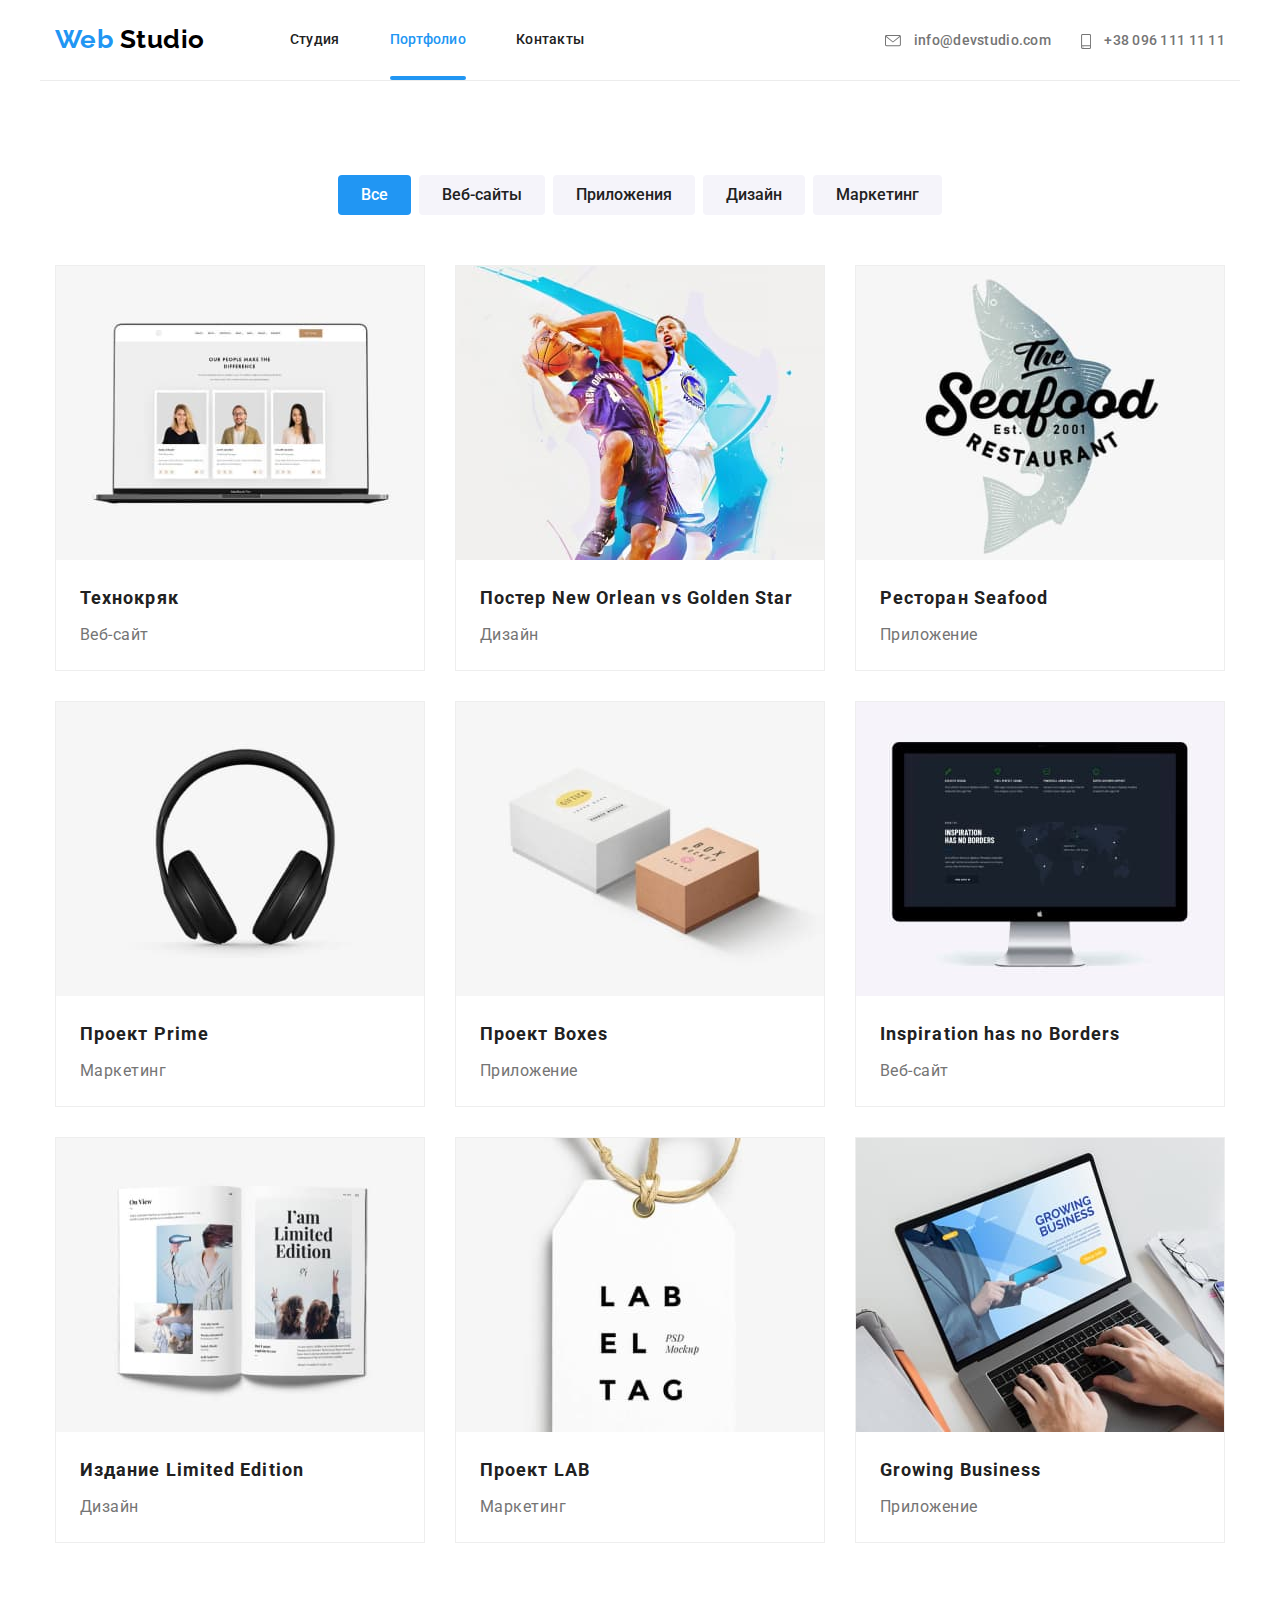
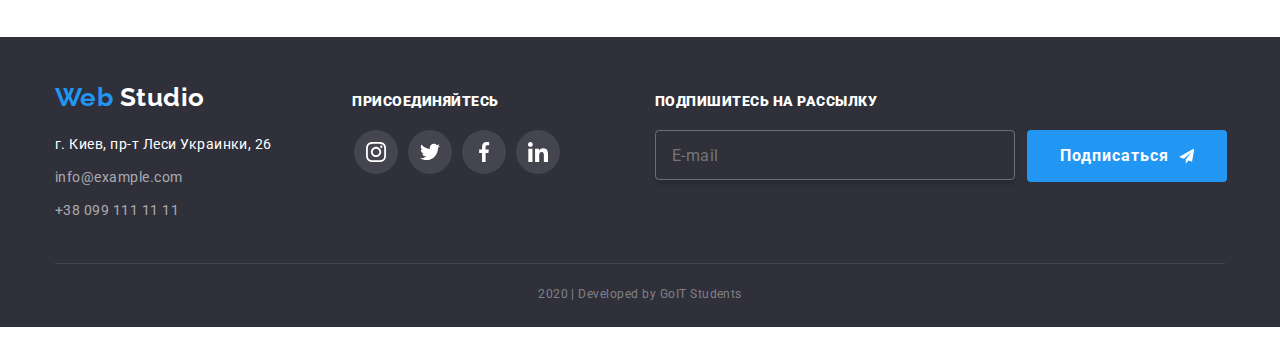
==== portfolio.html @ 48c51849 "clone" ====
<!DOCTYPE html>
<html lang="ru">
	<head>
		<meta charset="UTF-8" />
		<meta name="viewport" content="width=device-width, initial-scale=1.0" />
		<link
			href="https://fonts.googleapis.com/css2?family=Raleway:wght@700&family=Roboto:wght@400;500;700;900&display=swap"
			rel="stylesheet"
		/>
		<link
			rel="stylesheet"
			href="https://cdnjs.cloudflare.com/ajax/libs/modern-normalize/0.6.0/modern-normalize.min.css"
		/>
		<link rel="stylesheet" href="./css/style.css" />
		<title>Portfolio</title>
	</head>
	<body>
		<!-- Верхнее меню -->
		<header>
			<div class="container header-nav">
				<a href="./index.html" class="logo">
					Web
					<span class="logo-header">Studio</span>
				</a>
				<nav class="top-nav">
					<ul class="list site-nav">
						<li class="item"><a href="./" class="link">Студия</a></li>
						<li class="item">
							<a href="./portfolio.html" class="link current">
								Портфолио
							</a>
						</li>
						<li class="item"><a href="" class="link">Контакты</a></li>
					</ul>
				</nav>
				<ul class="address-nav list">
					<li class="item">
						<a href="mailto:info@devstudio.com" class="adress-header">
							<svg class="icon address-mail-icon">
								<use href="./images/sprite.svg#icon-mail"></use>
							</svg>
							info@devstudio.com
						</a>
					</li>
					<li class="item">
						<a href="tel:+380961111111" class="adress-header">
							<svg class="icon address-phone-icon">
								<use href="./images/sprite.svg#icon-phone"></use>
							</svg>
							+38 096 111 11 11
						</a>
					</li>
				</ul>
			</div>
		</header>
		<!-- Тело -->
		<main>
			<!-- <h1>Портфолио</h1> -->
			<!-- Фильтр -->
			<section class="section">
				<div class="container">
					<!-- <h2>Фильтр</h2> -->
					<div class="filter-menu">
						<ul class="list filter-button-block">
							<li class="item">
								<button type="button" class="filter-button current-button">
									Все
								</button>
							</li>
							<li class="item">
								<button type="button" class="filter-button">
									Веб-сайты
								</button>
							</li>
							<li class="item">
								<button type="button" class="filter-button">
									Приложения
								</button>
							</li>
							<li class="item">
								<button type="button" class="filter-button">
									Дизайн
								</button>
							</li>
							<li class="item">
								<button type="button" class="filter-button">
									Маркетинг
								</button>
							</li>
						</ul>
					</div>

					<!-- Проекты -->
					<!-- <h2>Проекты</h2> -->
					<ul class="list project-blocks">
						<li class="project-container">
							<a href="" class="item">
								<div class="portfolio-overlay">
									<img class="img-block" src="./images/techokryak.jpg" alt="team" width="370" />
									<p class="full-text-item">
										Технокряк это современная площадка распространения коронавируса. Компании используют эту платформу
										для цифрового шпионажа и атак на защищённые сервера конкурентов.
									</p>
								</div>
								<div class="card-name">
									<h3 class="title-font">
										Технокряк
									</h3>
									<p class="filter-name">
										Веб-сайт
									</p>
								</div>
							</a>
						</li>
						<li class="project-container">
							<a href="" class="item">
								<div class="portfolio-overlay">
									<img class="img-block" src="./images/neworlean.jpg" alt="basketball" width="370" />
									<p class="full-text-item">
										Технокряк это современная площадка распространения коронавируса. Компании используют эту платформу
										для цифрового шпионажа и атак на защищённые сервера конкурентов.
									</p>
								</div>
								<div class="card-name">
									<h3 class="title-font">
										Постер New Orlean vs Golden Star
									</h3>
									<p class="filter-name">
										Дизайн
									</p>
								</div>
							</a>
						</li>
						<li class="project-container">
							<a href="" class="item">
								<div class="portfolio-overlay">
									<img class="img-block" src="./images/seafood.jpg" alt="seafood" width="370" />
									<p class="full-text-item">
										Технокряк это современная площадка распространения коронавируса. Компании используют эту платформу
										для цифрового шпионажа и атак на защищённые сервера конкурентов.
									</p>
								</div>
								<div class="card-name">
									<h3 class="title-font">
										Ресторан Seafood
									</h3>
									<p class="filter-name">
										Приложение
									</p>
								</div>
							</a>
						</li>
						<li class="project-container">
							<a href="" class="item">
								<div class="portfolio-overlay">
									<img class="img-block" src="./images/prime.jpg" alt="headphones" width="370" />
									<p class="full-text-item">
										Технокряк это современная площадка распространения коронавируса. Компании используют эту платформу
										для цифрового шпионажа и атак на защищённые сервера конкурентов.
									</p>
								</div>
								<div class="card-name">
									<h3 class="title-font">
										Проект Prime
									</h3>
									<p class="filter-name">
										Маркетинг
									</p>
								</div>
							</a>
						</li>
						<li class="project-container">
							<a href="" class="item">
								<div class="portfolio-overlay">
									<img class="img-block" src="./images/boxes.jpg" alt="boxes" width="370" />
									<p class="full-text-item">
										Технокряк это современная площадка распространения коронавируса. Компании используют эту платформу
										для цифрового шпионажа и атак на защищённые сервера конкурентов.
									</p>
								</div>
								<div class="card-name">
									<h3 class="title-font">
										Проект Boxes
									</h3>
									<p class="filter-name">
										Приложение
									</p>
								</div>
							</a>
						</li>
						<li class="project-container">
							<a href="" class="item">
								<div class="portfolio-overlay">
									<img class="img-block" src="./images/borders.jpg" alt="pc" width="370" />
									<p class="full-text-item">
										Технокряк это современная площадка распространения коронавируса. Компании используют эту платформу
										для цифрового шпионажа и атак на защищённые сервера конкурентов.
									</p>
								</div>
								<div class="card-name">
									<h3 class="title-font">
										Inspiration has no Borders
									</h3>
									<p class="filter-name">
										Веб-сайт
									</p>
								</div>
							</a>
						</li>
						<li class="project-container">
							<a href="" class="item">
								<div class="portfolio-overlay">
									<img class="img-block" src="./images/limited.jpg" alt="book" width="370" />
									<p class="full-text-item">
										Технокряк это современная площадка распространения коронавируса. Компании используют эту платформу
										для цифрового шпионажа и атак на защищённые сервера конкурентов.
									</p>
								</div>
								<div class="card-name">
									<h3 class="title-font">
										Издание Limited Edition
									</h3>
									<p class="filter-name">
										Дизайн
									</p>
								</div>
							</a>
						</li>
						<li class="project-container">
							<a href="" class="item">
								<div class="portfolio-overlay">
									<img class="img-block" src="./images/lab.jpg" alt="badje" width="370" />
									<p class="full-text-item">
										Технокряк это современная площадка распространения коронавируса. Компании используют эту платформу
										для цифрового шпионажа и атак на защищённые сервера конкурентов.
									</p>
								</div>
								<div class="card-name">
									<h3 class="title-font">
										Проект LAB
									</h3>
									<p class="filter-name">
										Маркетинг
									</p>
								</div>
							</a>
						</li>
						<li class="project-container">
							<a href="" class="item">
								<div class="portfolio-overlay">
									<img class="img-block" src="./images/business.jpg" alt="notebook" width="370" />
									<p class="full-text-item">
										Технокряк это современная площадка распространения коронавируса. Компании используют эту платформу
										для цифрового шпионажа и атак на защищённые сервера конкурентов.
									</p>
								</div>
								<div class="card-name">
									<h3 class="title-font">
										Growing Business
									</h3>
									<p class="filter-name">
										Приложение
									</p>
								</div>
							</a>
						</li>
					</ul>
				</div>
			</section>
		</main>
		<!-- Подвал -->
		<footer>
			<div class="footer">
				<div class="container footer-container">
					<div class="address-container">
						<div class="logo-cont">
							<a href="/" class="logo">
								Web
								<span class="logo-footer">
									Studio
								</span>
							</a>
						</div>
						<address>
							<ul class="list address">
								<li class="item">
									г. Киев, пр-т Леси Украинки, 26
								</li>
								<li class="item">
									<a href="mailto:info@example.com" class="footer-contact">
										info@example.com
									</a>
								</li>
								<li class="item">
									<a href="tel:+380961111111" class="footer-contact">
										+38 099 111 11 11
									</a>
								</li>
							</ul>
						</address>
					</div>
					<div class="connect">
						<b>присоединяйтесь</b>
						<ul class="list social-footer">
							<li class="item icon-social">
								<svg width="20px" height="20px">
									<use href="./images/sprite.svg#icon-insta"></use>
								</svg>
							</li>
							<li class="item icon-social">
								<svg width="20px" height="20px">
									<use href="./images/sprite.svg#icon-twit"></use>
								</svg>
							</li>
							<li class="item icon-social">
								<svg width="20px" height="20px">
									<use href="./images/sprite.svg#icon-fb"></use>
								</svg>
							</li>
							<li class="item icon-social">
								<svg width="20px" height="20px">
									<use href="./images/sprite.svg#icon-linkedin"></use>
								</svg>
							</li>
						</ul>
					</div>
					<div class="subscribe">
						<b>Подпишитесь на рассылку</b>
						<form method="post" class="subscribe-form">
							<label>
								<input type="email" name="footer-email" class="footer-subscribe" placeholder="E-mail" />
							</label>
							<button type="submit" class="button">
								Подписаться
								<svg class="icon" width="24px" height="24px">
									<use href="./images/sprite.svg#icon-send"></use>
								</svg>
							</button>
						</form>
					</div>
				</div>

				<div class="container develop-container">
					<p class="develop">2020 | Developed by GoIT Students</p>
				</div>
			</div>
		</footer>
	</body>
</html>
---- css/style.css ----
:root {
	--primary-text-color: #757575;
	--title-text-color: #212121;
	--accent-color: #2196f3;
	--logo-color: #000000;
	--white-color: #ffffff;
	--second-bg-color: #f5f4fa;
	--footer-adress-color: rgba(255, 255, 255, 0.6);
	--footer-bg-color: #2f303a;
	--developed-color: rgba(255, 255, 255, 0.4);
	--button-bg-color: #f5f4fa;
	--text-bg-color: rgba(33, 150, 243, 0.9);
}

a {
	text-decoration: none;
}

body {
	background-color: var(--white-color);
	color: var(--primary-text-color);
	font-family: Roboto, sans-serif;
	letter-spacing: 0.03em;
}

img {
	display: block;
}

.list {
	list-style: none;
	padding: 0;
	margin: 0;
}

/* Logo */
.logo {
	color: var(--accent-color);
	font-family: Raleway, sans-serif;
	font-weight: bold;
	font-size: 26px;
	line-height: 1.2;
}

.logo-header {
	color: var(--logo-color);
	/* font-family: Raleway, sans-serif;
  font-weight: bold;
  font-size: 26px;
  line-height: 1.2; */
}

.logo-footer {
	color: var(--white-color);
}

/* Site nav */

.link {
	color: var(--title-text-color);
	font-weight: 500;
	font-size: 14px;
	line-height: 1.14;
	letter-spacing: 0.02em;

	display: block;
	padding-top: 32px;
	padding-bottom: 32px;
}

.link:hover,
.link:focus {
	color: var(--accent-color);
	cursor: pointer;

	transition: 250ms cubic-bezier(0.4, 0, 0.2, 1);
}

.current {
	color: var(--accent-color);
}

.current:after {
	content: "";
	position: absolute;
	bottom: 0;
	left: 0;
	height: 4px;
	width: 100%;

	border-radius: 2px;
	background-color: var(--accent-color);
}

.adress-header {
	/* display: flex;
	justify-content: center;
	align-items: center; */

	color: var(--primary-text-color);
	font-weight: 500;
	font-size: 14px;
	line-height: 1.14;
	letter-spacing: 0.02em;

	padding-top: 32px;
	padding-bottom: 32px;
}

.adress-header:hover,
.adress-header:focus {
	color: var(--accent-color);

	transition: 250ms cubic-bezier(0.4, 0, 0.2, 1);
}

.address-mail-icon {
	width: 16px;
	height: 12px;
	margin-right: 10px;
	fill: currentColor;
	vertical-align: middle;
}

.address-phone-icon {
	width: 10px;
	height: 15px;
	margin-right: 10px;
	fill: currentColor;
	vertical-align: middle;
}

.container {
	margin-left: auto;
	margin-right: auto;
	padding-right: 15px;
	padding-left: 15px;
	width: 1200px;
}

.site-nav {
	display: flex;
}

.top-nav {
	margin-left: 85px;
}

.site-nav .item + .item {
	margin-left: 50px;
}

.site-nav .item {
	position: relative;
}

.address-nav {
	display: flex;
}

.address-nav .item + .item {
	margin-left: 30px;
}

.header-nav {
	display: flex;
	align-items: center;
	border-bottom: 1px solid #ececec;
}

.address-nav {
	margin-left: auto;
}

/* main */

.hero-text {
	color: var(--white-color);
	font-weight: 900;
	font-size: 44px;
	line-height: 1.36;
	text-align: center;
	letter-spacing: 0.06em;
	text-transform: uppercase;
	margin-top: 0;
	margin-bottom: 30px;
}

.button {
	color: var(--white-color);
	background-color: var(--accent-color);
	font-weight: bold;
	font-size: 16px;
	line-height: 1.88;
	display: flex;
	align-items: center;
	justify-content: center;
	text-align: center;
	letter-spacing: 0.06em;
	padding: 10px 32px;
	min-width: 200px;
	border-radius: 4px;
	border: 1px solid transparent;
	cursor: pointer;
}

.button:hover,
.button:focus {
	box-shadow: inset 0px 0px 10px 2px rgba(0, 0, 0, 0.75);

	transition: 250ms cubic-bezier(0.4, 0, 0.2, 1);
}

.hero {
	display: flex;
	flex-wrap: wrap;
	justify-content: center;
	width: 700px;
	padding-top: 200px;
	padding-bottom: 200px;
}

.hero-bg {
	max-width: 1600px;
	min-height: 600px;
	margin-left: auto;
	margin-right: auto;
	background-image: linear-gradient(rgba(47, 48, 58, 0.8), rgba(47, 48, 58, 0.8)), url(../images/hero-img.jpg);
	background-repeat: no-repeat;
	background-position: center;
	background-size: cover;
}

.filter-button {
	color: var(--title-text-color);
	background-color: var(--button-bg-color);
	font-weight: 500;
	font-size: 16px;
	line-height: 1.63;
	text-align: center;
	display: inline-block;
	padding: 6px 22px;
	border: 1px solid transparent;
	border-radius: 4px;
	min-width: 73px;
}

/* .filter-menu {
  margin-bottom: 34px;
  position: relative;
  align-self: flex-start;
} */
.filter-button-block {
	display: flex;
	margin-bottom: 50px;
	justify-content: center;
}

.filter-button-block .item + .item {
	margin-left: 8px;
}

.filter-button:hover,
.filter-button:focus {
	color: var(--white-color);
	background-color: var(--accent-color);
	cursor: pointer;
	box-shadow: 0px 2px 2px rgba(0, 0, 0, 0.12), 0px 1px 2px rgba(0, 0, 0, 0.08), 0px 3px 1px rgba(0, 0, 0, 0.1);
	border-radius: 4px;

	transition: 250ms cubic-bezier(0.4, 0, 0.2, 1);
}

.current-button {
	color: var(--white-color);
	background-color: var(--accent-color);
}

.section-title {
	color: var(--title-text-color);
	font-weight: bold;
	font-size: 36px;
	line-height: 1.17;
	text-align: center;

	margin-top: 0;
	margin-bottom: 50px;
}

.section {
	padding-top: 94px;
	padding-bottom: 94px;
}

.no-padding {
	padding-bottom: 0;
}

.title-font {
	color: var(--title-text-color);
	font-size: 18px;
	line-height: 2;
	letter-spacing: 0.06em;

	margin: 0;
	margin-bottom: 4px;
}

.img-block {
	display: block;
}

.portfolio-overlay {
	position: relative;
	overflow: hidden;
}

.full-text-item {
	position: absolute;
	opacity: 0;
	transition: 250ms cubic-bezier(0.4, 0, 0.2, 1);
	width: 100%;
	height: 100%;

	color: var(--white-color);
	background: var(--text-bg-color);
	font-weight: normal;
	font-size: 18px;
	line-height: 1.56;

	padding: 63px 24px;
	margin-top: 0;
	margin-bottom: 0px;
}

.project-blocks .item:hover .full-text-item,
.project-blocks .item:focus .full-text-item {
	opacity: 1;
	transform: translateY(-100%);
	transition: 250ms cubic-bezier(0.4, 0, 0.2, 1);
}

.project-container .item {
	display: block;
}

.project-container .item:hover,
.project-container .item:focus {
	box-shadow: 1px 4px 6px rgba(0, 0, 0, 0.16), 0px 4px 4px rgba(0, 0, 0, 0.06), 0px 1px 1px rgba(0, 0, 0, 0.12);
	transition: 250ms cubic-bezier(0.4, 0, 0.2, 1);
	/* transform: translate(5px, -5px); */
	/* transform: scale(1.02, 1.02); */
}

.title-text {
	color: var(--title-text-color);
	font-weight: bold;
	font-size: 14px;
	line-height: 1.14;
	text-transform: uppercase;

	margin-top: 30px;
	margin-bottom: 10px;
}
/* 
.team-content {
  background: var(--white-color);
} */

.team-name {
	color: var(--title-text-color);
	font-weight: 500;
	font-size: 16px;
	line-height: 1.19;
	text-align: center;

	margin-top: 30px;
	margin-bottom: 10px;
}

.item-text {
	font-weight: normal;
	font-size: 14px;
	line-height: 1.71;

	margin-top: 0;
}

.position {
	font-weight: normal;
	font-size: 16px;
	line-height: 1.19;
	text-align: center;

	margin-top: 0;
	margin-bottom: 16px;
}

.name-capabilities {
	font-weight: bold;
	font-size: 14px;
	line-height: 1.14;
	text-align: center;
	text-transform: uppercase;

	background-color: rgba(47, 48, 58, 0.8);

	padding-top: 27px;
	padding-bottom: 27px;
	margin-top: 0;
	margin-bottom: 0;

	position: absolute;
	width: 100%;
	bottom: 0;
}

.filter-name {
	color: var(--primary-text-color);
	font-weight: normal;
	font-size: 16px;
	line-height: 1.87;
	padding: 0;
	margin: 0;
}

.card-name {
	padding: 20px 24px;
}

.name-capabilities {
	color: var(--white-color);
}

.customer-icon {
	display: flex;
	justify-content: center;
	align-items: center;
	width: 170px;
	height: 90px;
	border: 1px solid;
	color: #afb1b8;
	border-radius: 4px;
}

.customer-icon:hover,
.customer-icon:focus {
	border: 1px solid;
	color: var(--accent-color);
	cursor: pointer;

	transition: 250ms cubic-bezier(0.4, 0, 0.2, 1);
}

.customer-icon .icon {
	fill: currentColor;
}

.section.bacground {
	background-color: var(--second-bg-color);
}

.features,
.skills,
.team,
.customers {
	display: flex;
	justify-content: center;
}

.features .item + .item,
.skills .item + .item,
.team .item + .item,
.customers .item + .item {
	margin-left: 30px;
}

.features .item {
	width: 270px;
}

.features-top {
	display: block;
	height: 120px;
	padding-top: 25px;
	padding-bottom: 25px;
	background-color: var(--second-bg-color);
	text-align: center;
	border-radius: 4px;
}

.features-top .icon {
	width: 70px;
	height: 70px;
}

/* .features .item::before {
  display: block;
  content: "";
  height: 120px;
  background-color: var(--second-bg-color);
  background-size: 70px;
  background-repeat: no-repeat;
  background-position: center;
} */

.icon-social {
	display: inline-flex;
	justify-content: center;
	align-items: center;
	border-radius: 50%;
	width: 44px;
	height: 44px;
	fill: #afb1b8;
}

.icon-social:hover,
.social-footer .icon-social:hover,
.social-footer .icon-social:focus,
.icon-social:focus {
	fill: var(--white-color);
	background-color: var(--accent-color);
	cursor: pointer;

	transition: 250ms cubic-bezier(0.4, 0, 0.2, 1);
}

.team > .item {
	width: 270px;
	background: var(--white-color);
	box-shadow: 0px 2px 1px rgba(0, 0, 0, 0.2), 0px 1px 1px rgba(0, 0, 0, 0.14), 0px 1px 3px rgba(0, 0, 0, 0.12);
	border-radius: 0px 0px 4px 4px;
}

.skills .item {
	width: 370px;
	position: relative;
}

.project-blocks {
	display: flex;
	flex-wrap: wrap;
	margin: -15px;
}

.project-container {
	width: 370px;
	margin: 15px;
	border: 1px solid #eeeeee;

	position: relative;
	top: 0;

	/* width: calc((100% - 60px) / 3);
  margin-right: 30px;
  margin-bottom: 30px; */
}

/* .project-blocks .item:nth-child(3n) {
  margin-right: 0;
}
.project-blocks .item:nth-last-child(-n + 3) {
  margin-bottom: 0;
} */

/* Footer */
.list.address {
	font-style: normal;
	font-weight: normal;
	font-size: 14px;
	line-height: 1.71;

	margin-bottom: 28px;
}

.footer-contact {
	color: var(--footer-adress-color);
	font-weight: normal;
	font-size: 14px;
	line-height: 1.71;
}

.footer {
	background-color: var(--footer-bg-color);
	color: var(--white-color);
}

.connect,
.subscribe {
	/* display: flex;
	flex-wrap: wrap; */
	font-weight: bold;
	font-size: 14px;
	line-height: 1.14;
	text-transform: uppercase;
}

.subscribe {
	width: 570px;
}

.develop {
	color: var(--developed-color);
	font-weight: normal;
	font-size: 12px;
	line-height: 2;
	text-align: center;
	border-top: 1px solid rgba(255, 255, 255, 0.1);
	padding-top: 18px;
	padding-bottom: 21px;
}

.footer-container {
	display: flex;
	align-items: baseline;
}

.logo-cont {
	margin-top: 45px;
	margin-bottom: 20px;
}

.address .item {
	margin-bottom: 9px;
}

.address .item:last-child {
	margin-bottom: 0;
}

.address-container {
	margin-right: 69px;
	width: 230px;
}

.connect {
	margin-right: 94px;
	width: 210px;
}

.social-footer .icon-social {
	margin-top: 20px;
	background-color: rgba(255, 255, 255, 0.1);
	fill: var(--white-color);
}

.social {
	display: flex;
	justify-content: center;
	margin-right: 32px;
	margin-left: 32px;
	padding-bottom: 20px;
}

.social .item + .item,
.social-footer .item + .item {
	margin-left: 10px;
}

.social-footer {
	display: flex;
	justify-content: center;
}

.subscribe .button {
	margin-top: 20px;
	margin-bottom: 50px;
	margin-right: auto;
}

.subscribe-form {
	display: flex;
	align-items: baseline;
}
.footer-subscribe {
	width: 360px;
	height: 50px;
	margin-right: 12px;
	padding-left: 16px;

	border: 1px solid rgba(255, 255, 255, 0.3);
	box-shadow: 0px 4px 4px rgba(0, 0, 0, 0.15);
	border-radius: 4px;
	background-color: inherit;

	font-family: Roboto;
	font-style: normal;
	font-weight: normal;
	font-size: 16px;
	line-height: 20px;
	letter-spacing: 0.03em;

	color: var(--footer-adress-color);
}

.develop-container {
	display: block;
	text-align: center;
}

.button .icon {
	margin-left: 10px;
	fill: currentColor;
}

/* Модалка */
.backdrop {
	position: fixed;
	top: 0;
	left: 0;
	z-index: 1;

	width: 100%;
	height: 100%;
	background-color: rgba(33, 33, 33, 0.2);
}

.backdrop.is-hidden {
	opacity: 0;
	pointer-events: none;
	/* visibility: hidden; */
}

.modal {
	position: absolute;
	width: 528px;
	min-height: 581px;
	transform: translate(-50%, -50%);

	background-color: var(--white-color);
	top: 50%;
	left: 50%;

	box-shadow: 0px 2px 1px rgba(0, 0, 0, 0.2), 0px 1px 1px rgba(0, 0, 0, 0.14), 0px 1px 3px rgba(0, 0, 0, 0.12);
	border-radius: 4px;

	margin-left: auto;
	margin-right: auto;
	padding-left: 40px;
	padding-right: 40px;
}

.close-bt {
	position: absolute;
	top: 8px;
	right: 8px;
	display: flex;
	justify-content: center;
	align-items: center;
	width: 30px;
	height: 30px;
	border: 1px solid rgba(0, 0, 0, 0.1);
	border-radius: 50%;
}

.modal-icon-close {
	fill: black;
}

.modal-icon-close:hover,
.modal-icon-close:focus {
	fill: var(--accent-color);
	transition: 250ms cubic-bezier(0.4, 0, 0.2, 1) transform;
	cursor: pointer;
}

.form {
	width: 100%;
}

.field-form {
	position: relative;
	display: flex;
	flex-direction: column;
}

.modal > h2 {
	margin-top: 40px;
	margin-bottom: 30px;

	font-family: Roboto;
	font-style: normal;
	font-weight: bold;
	font-size: 20px;
	line-height: 23px;
	text-align: center;
	letter-spacing: 0.03em;
	color: var(--title-text-color);
}

.field-form + .field-form {
	margin-top: 28px;
}

.checkbox-label {
	/* margin-bottom: 30px; */
	/* position: absolute; */

	font-family: Roboto;
	font-style: normal;
	font-weight: normal;
	font-size: 14px;
	line-height: 24px;
	letter-spacing: 0.03em;
}

.checkbox-label a {
	text-decoration: underline;
	color: var(--accent-color);
}

.icon-checkbox {
	position: absolute;
	width: 16px;
	height: 16px;
	fill: none;
}

.input-form {
	height: 40px;
	padding-left: 42px;
	border: 1px solid rgba(33, 33, 33, 0.2);
	border-radius: 4px;
}

.input-form:focus-within {
	outline: none;
	border: 1px solid var(--accent-color);

	transition: 250ms cubic-bezier(0.4, 0, 0.2, 1) transform;

	cursor: pointer;
}

.label-form {
	position: absolute;
	left: 0;
	top: 50%;
	transform: translateY(-50%) translateX(42px);

	font-style: normal;
	font-weight: normal;
	font-size: 14px;
	line-height: 16px;
	letter-spacing: 0.01em;
}

.input-form:not(:placeholder-shown) ~ .label-form,
.input-form:focus ~ .label-form {
	transform: translateY(-35px) translateX(26px);

	font-size: 12px;
	line-height: 14px;
	color: var(--accent-color);

	transition: 250ms cubic-bezier(0.4, 0, 0.2, 1) transform;
	cursor: pointer;
}

.comment {
	resize: vertical;
	width: 100%;
	min-height: 120px;
	padding-top: 12px;
	padding-right: 16px;
	padding-bottom: 12px;
	padding-left: 16px;

	font-family: Roboto;
	font-style: normal;
	font-weight: normal;
	font-size: 14px;
	line-height: 16px;
	letter-spacing: 0.01em;
}

.form-icon {
	position: absolute;
	top: 50%;
	transform: translateY(-50%);
	left: 16px;
}

.input-form:focus ~ .form-icon {
	fill: var(--accent-color);
	transition: 250ms cubic-bezier(0.4, 0, 0.2, 1) transform;
	cursor: pointer;
}

.checkbox-container {
	/* flex-direction: column; */
	margin-top: 20px;
	margin-bottom: 30px;
}

.modal-button {
	display: flex;
	justify-content: center;
	align-items: center;
	margin-bottom: 40px;
}

.checkbox-input {
	-webkit-appearance: none;
	-moz-appearance: none;
	appearance: none;
	position: absolute;
}

.checkbox-label,
.checkbox {
	display: inline-flex;
	align-items: center;
}

.checkbox-input ~ .checkbox-label::before {
	content: "";
	display: block;
	width: 16px;
	height: 16px;
	border: 2px solid var(--title-text-color);
	border-radius: 2px;
	margin-right: 9px;
	/* flex-shrink: 0; */
}

.checkbox-input:checked ~ .checkbox-label::before,
.checkbox-input:checked ~ .icon-checkbox {
	background-color: var(--accent-color);
	fill: var(--white-color);
	border-color: transparent;
	border-radius: 2px;
	/* background-image: url(../images/checkbox.svg); */
	/* background-size: 12px;
	background-repeat: no-repeat;
	background-position: center; */
}
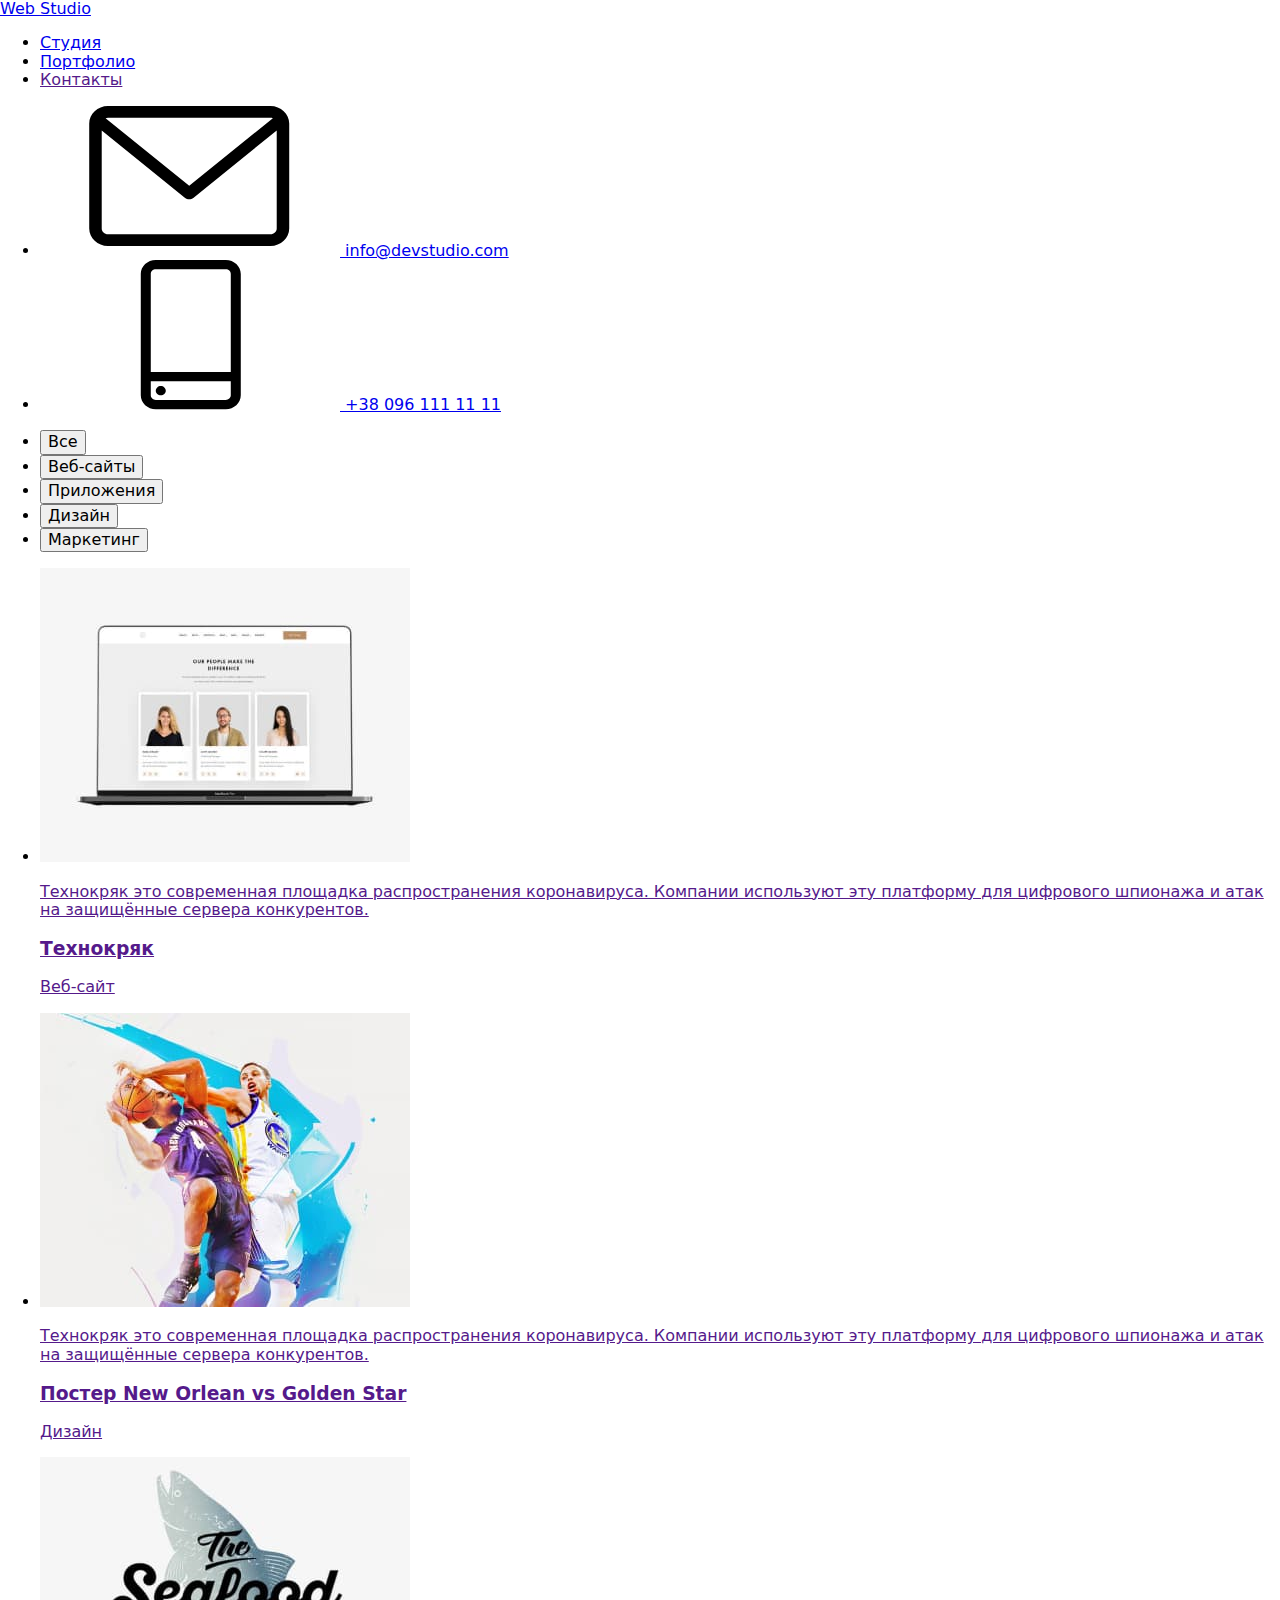
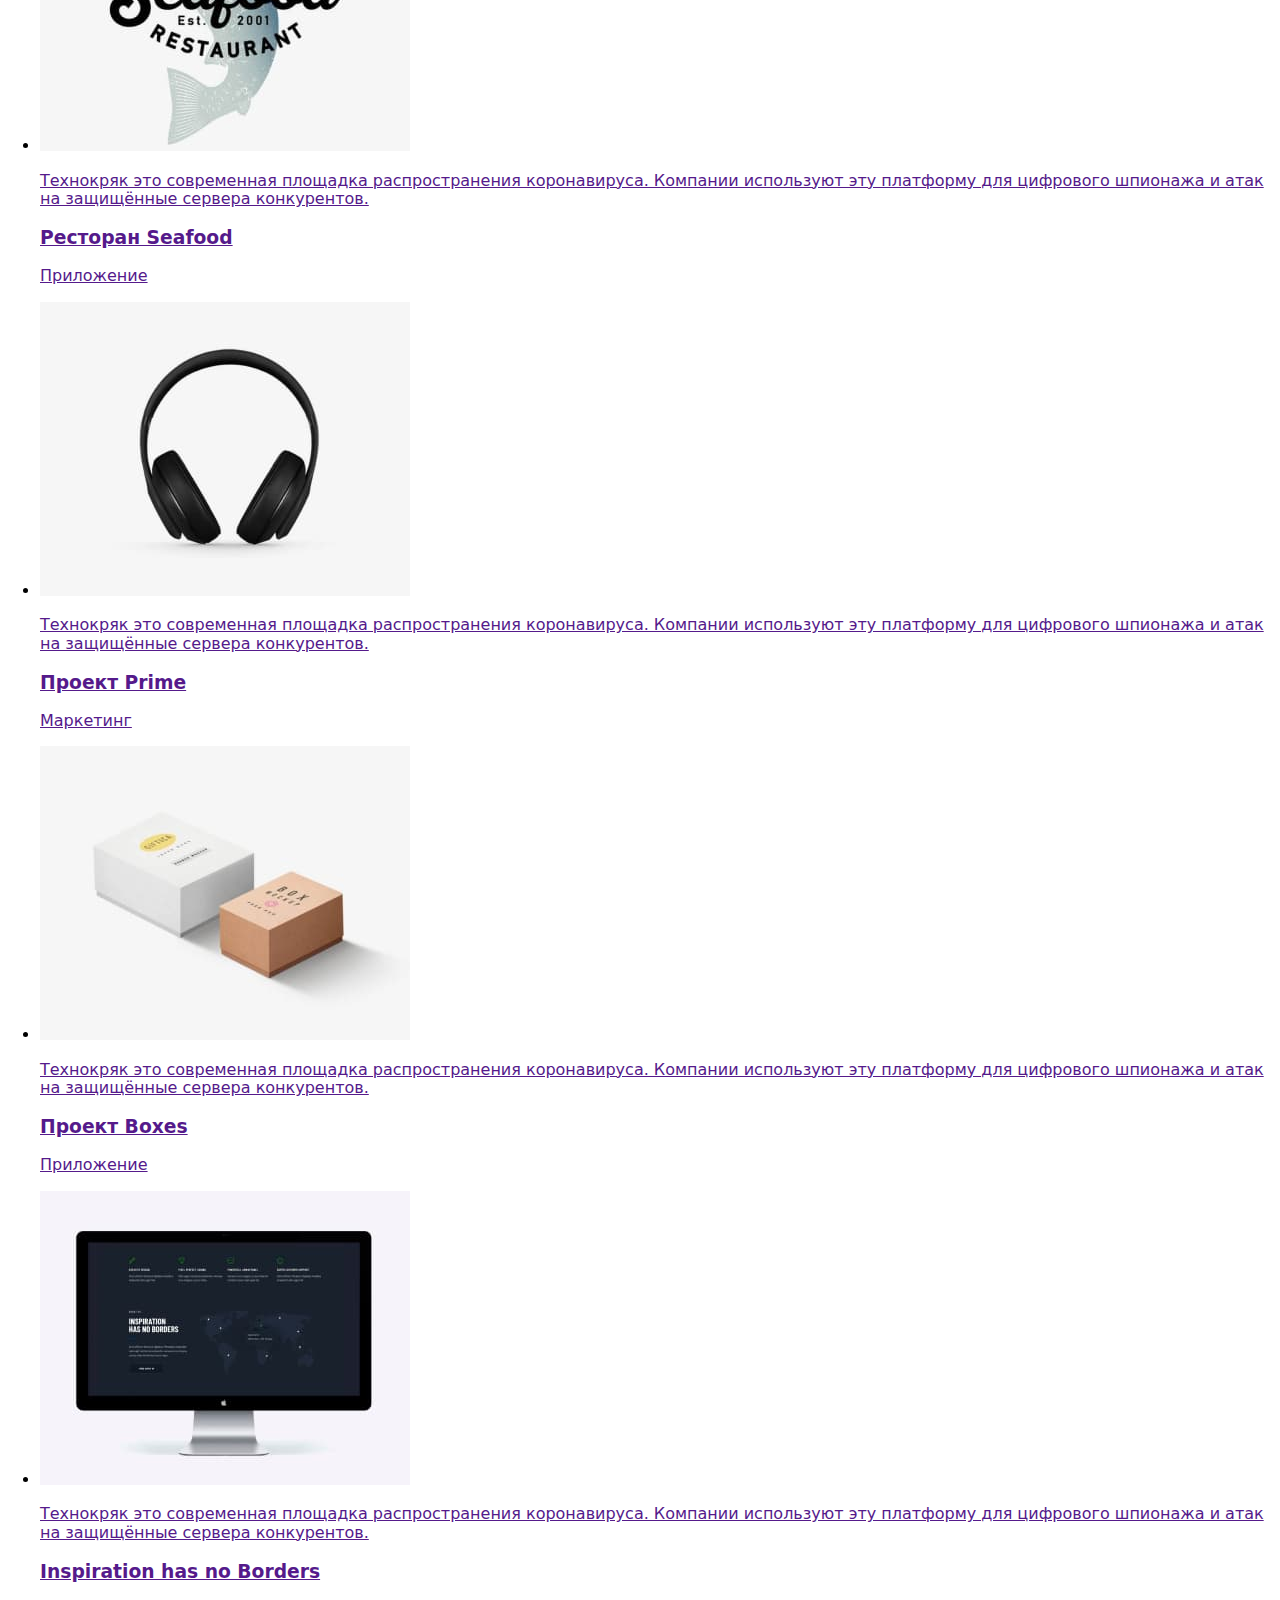
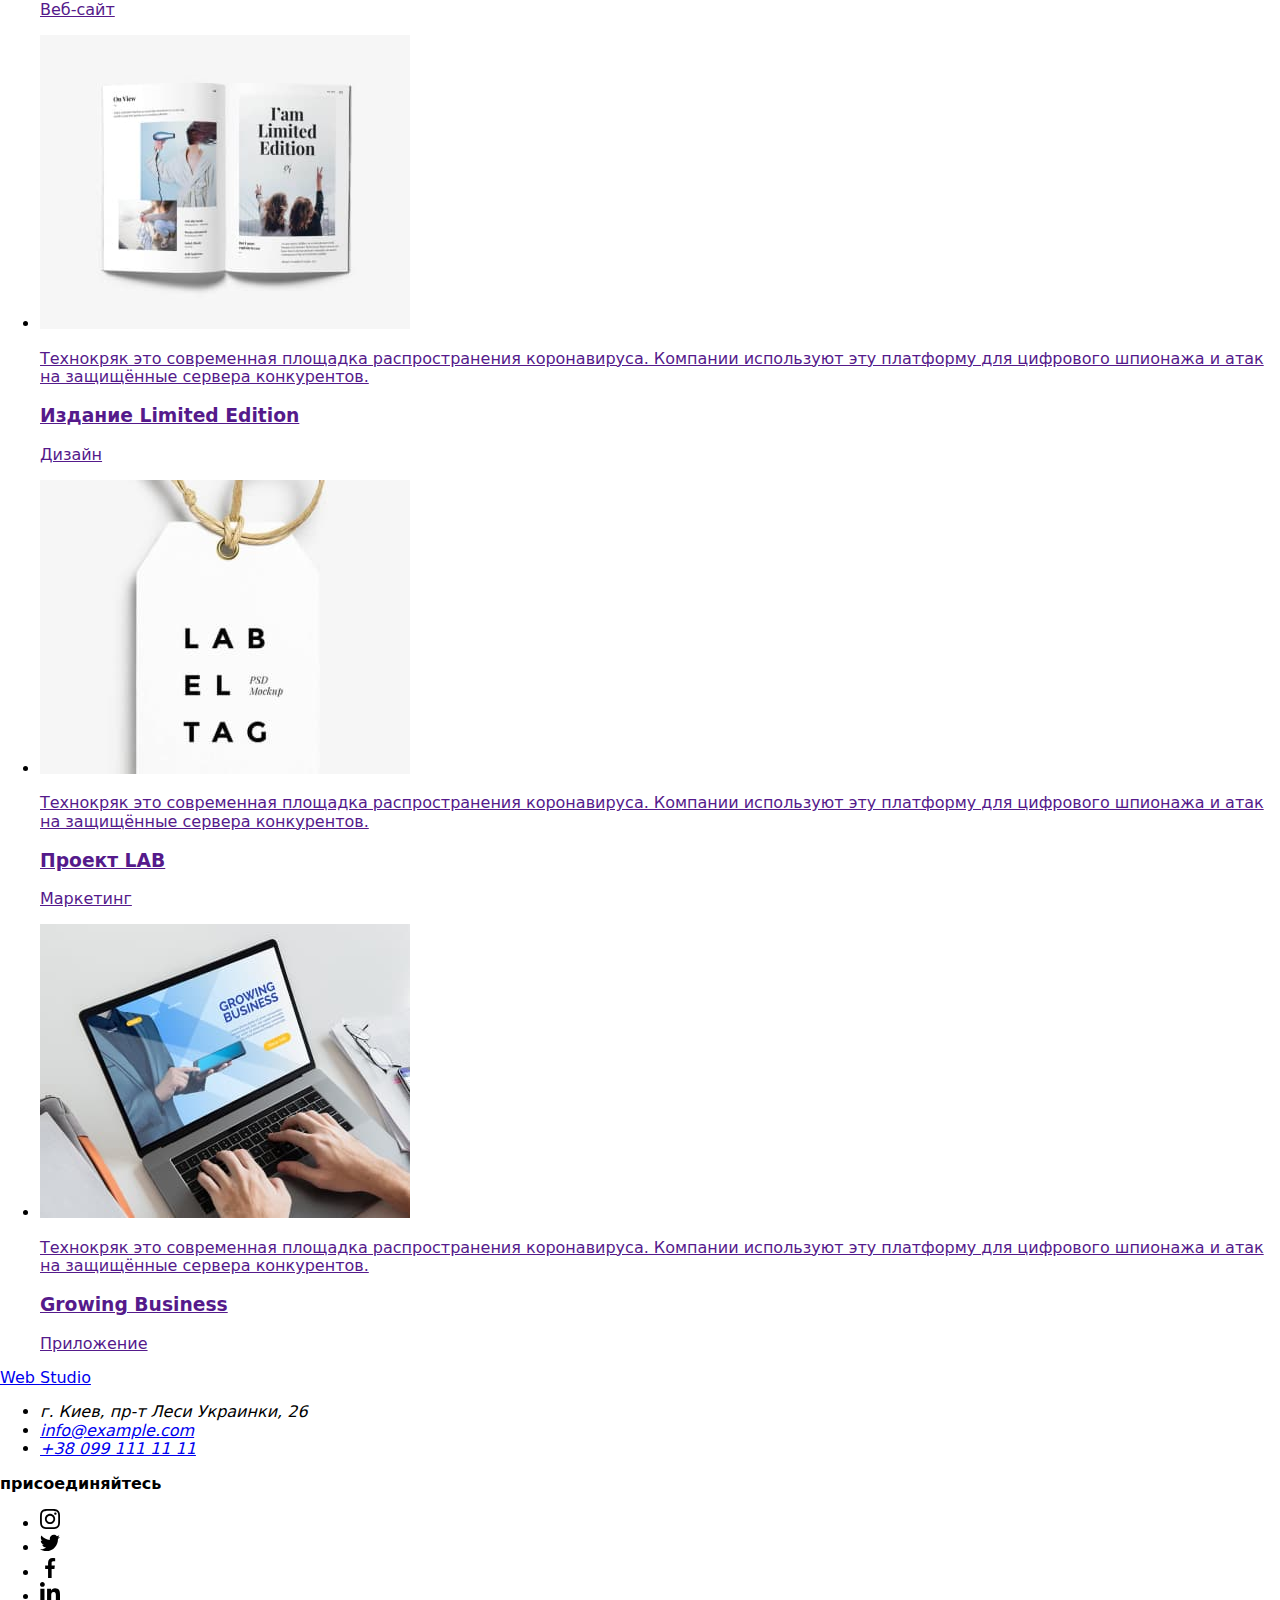
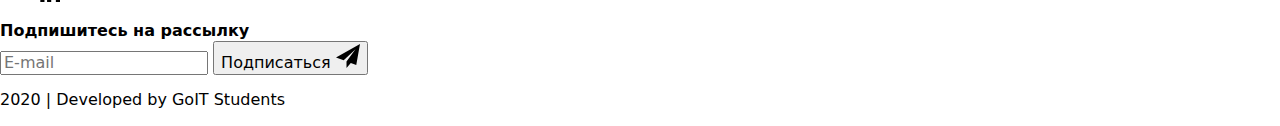
==== commit d4a77d24: "подключил новый css" ====
--- a/portfolio.html
+++ b/portfolio.html
@@ -11,7 +11,7 @@
 			rel="stylesheet"
 			href="https://cdnjs.cloudflare.com/ajax/libs/modern-normalize/0.6.0/modern-normalize.min.css"
 		/>
-		<link rel="stylesheet" href="./css/style.css" />
+		<link rel="stylesheet" href="./css/main.min.css" />
 		<title>Portfolio</title>
 	</head>
 	<body>
--- a/css/main.min.css
+++ b/css/main.min.css
@@ -0,0 +1,2 @@
+body{background-color:#fff}
+/*# sourceMappingURL=main.min.css.map */